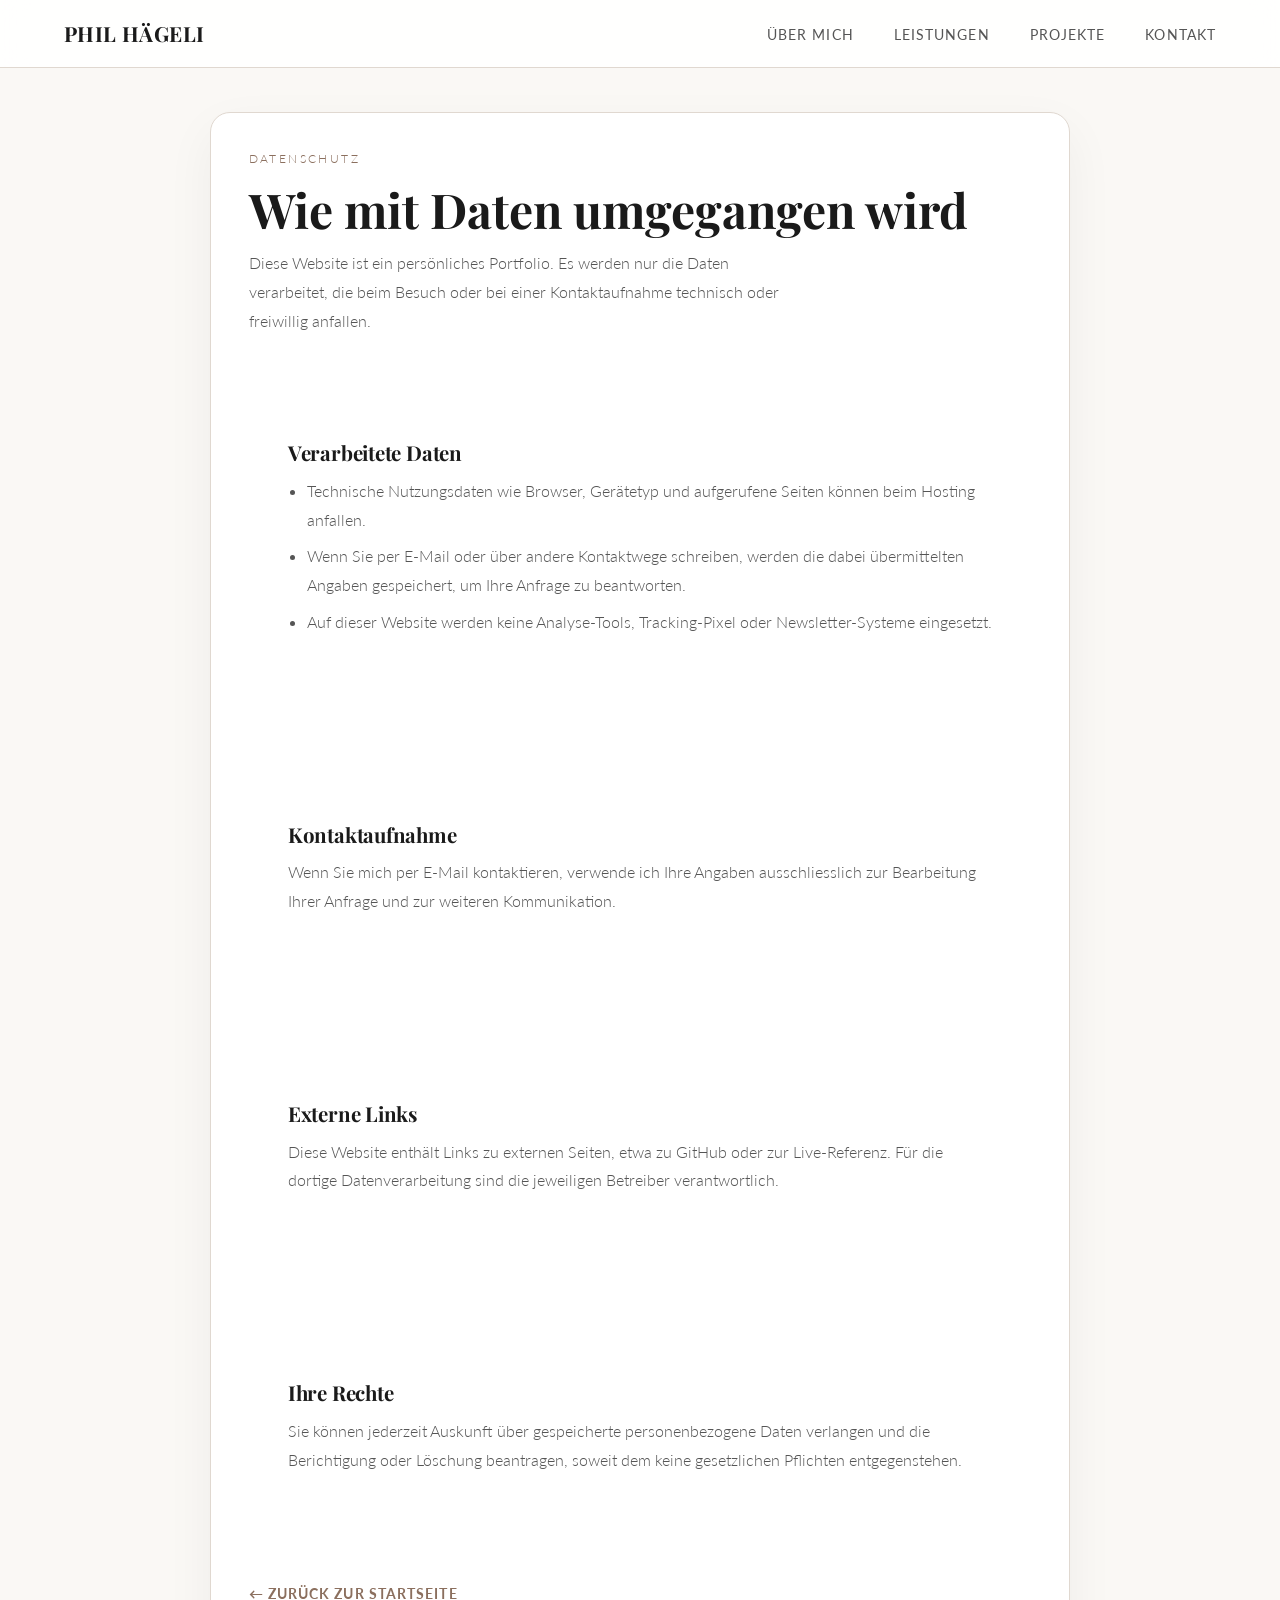
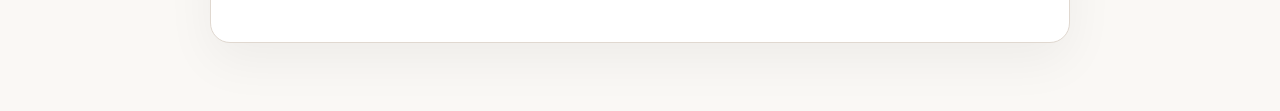
==== datenschutz.html @ ccf613e4 "headshot added" ====
<!DOCTYPE html>
<html lang="de" class="legal-page">
<head>
  <meta charset="UTF-8">
  <meta name="viewport" content="width=device-width, initial-scale=1.0">
  <title>Datenschutz | Phil Hägeli</title>
  <link href="https://fonts.googleapis.com/css2?family=Playfair+Display:wght@400;600;700&family=Lato:wght@300;400;700&display=swap" rel="stylesheet">
  <link rel="icon" href="favicon.svg" type="image/svg+xml">
  <link rel="stylesheet" href="style.css">
</head>
<body class="legal-page" id="top">

<nav>
  <a class="logo logo-link" href="index.html#top">Phil Hägeli</a>
  <ul>
    <li><a href="index.html#about">Über mich</a></li>
    <li><a href="index.html#skills">Leistungen</a></li>
    <li><a href="index.html#projects">Projekte</a></li>
    <li><a href="index.html#contact">Kontakt</a></li>
  </ul>
</nav>

<main class="legal-main">
  <article class="legal-card">
    <header class="legal-header">
      <p class="section-eyebrow">Datenschutz</p>
      <h1 class="legal-title">Wie mit Daten umgegangen wird</h1>
      <p class="legal-intro">Diese Website ist ein persönliches Portfolio. Es werden nur die Daten verarbeitet, die beim Besuch oder bei einer Kontaktaufnahme technisch oder freiwillig anfallen.</p>
    </header>

    <section class="legal-section">
      <h2>Verarbeitete Daten</h2>
      <ul>
        <li>Technische Nutzungsdaten wie Browser, Gerätetyp und aufgerufene Seiten können beim Hosting anfallen.</li>
        <li>Wenn Sie per E-Mail oder über andere Kontaktwege schreiben, werden die dabei übermittelten Angaben gespeichert, um Ihre Anfrage zu beantworten.</li>
        <li>Auf dieser Website werden keine Analyse-Tools, Tracking-Pixel oder Newsletter-Systeme eingesetzt.</li>
      </ul>
    </section>

    <section class="legal-section">
      <h2>Kontaktaufnahme</h2>
      <p>Wenn Sie mich per E-Mail kontaktieren, verwende ich Ihre Angaben ausschliesslich zur Bearbeitung Ihrer Anfrage und zur weiteren Kommunikation.</p>
    </section>

    <section class="legal-section">
      <h2>Externe Links</h2>
      <p>Diese Website enthält Links zu externen Seiten, etwa zu GitHub oder zur Live-Referenz. Für die dortige Datenverarbeitung sind die jeweiligen Betreiber verantwortlich.</p>
    </section>

    <section class="legal-section">
      <h2>Ihre Rechte</h2>
      <p>Sie können jederzeit Auskunft über gespeicherte personenbezogene Daten verlangen und die Berichtigung oder Löschung beantragen, soweit dem keine gesetzlichen Pflichten entgegenstehen.</p>
    </section>

    <a class="legal-back" href="index.html#top">← Zurück zur Startseite</a>
  </article>
</main>

</body>
</html>
---- style.css ----
*, *::before, *::after {
  box-sizing: border-box;
  margin: 0;
  padding: 0;
}

:root {
  --cream: #faf8f5;
  --white: #ffffff;
  --dark: #1a1a1a;
  --mid: #555;
  --light: #888;
  --border: #e0d8d0;
  --accent: #8b6f5e;
  --accent-light: #f0ebe5;
}

html {
  scroll-behavior: smooth;
}

html.js {
  scroll-behavior: smooth;
}

body {
  background: var(--cream);
  color: var(--dark);
  font-family: 'Lato', sans-serif;
  font-weight: 300;
  line-height: 1.7;
}

.scroll-progress {
  position: fixed;
  top: 0;
  left: 0;
  width: 100%;
  height: 3px;
  z-index: 220;
  background: rgba(139, 111, 94, 0.12);
}

.scroll-progress span {
  display: block;
  width: 100%;
  height: 100%;
  transform-origin: left center;
  transform: scaleX(0);
  background: linear-gradient(90deg, var(--accent), #b6937f);
}

.back-to-top {
  position: fixed;
  right: 1.25rem;
  bottom: 1.25rem;
  z-index: 210;
  width: 48px;
  height: 48px;
  border: 1px solid var(--border);
  border-radius: 999px;
  background: rgba(255, 255, 255, 0.9);
  color: var(--dark);
  font-size: 1rem;
  box-shadow: 0 10px 26px rgba(0, 0, 0, 0.12);
  backdrop-filter: blur(12px);
  opacity: 0;
  pointer-events: none;
  transform: translateY(10px);
  transition: opacity 0.25s ease, transform 0.25s ease, border-color 0.25s ease, color 0.25s ease;
}

.back-to-top.is-visible {
  opacity: 1;
  pointer-events: auto;
  transform: translateY(0);
}

.back-to-top:hover {
  border-color: var(--accent);
  color: var(--accent);
}

/* Nav */
nav {
  position: sticky;
  top: 0;
  z-index: 100;
  background: rgba(255, 255, 255, 0.88);
  border-bottom: 1px solid var(--border);
  padding: 1rem 5%;
  display: flex;
  justify-content: space-between;
  align-items: center;
  backdrop-filter: blur(14px);
  transition: box-shadow 0.25s ease, background 0.25s ease;
}

nav.is-scrolled {
  box-shadow: 0 10px 30px rgba(0, 0, 0, 0.05);
}

.logo {
  font-family: 'Playfair Display', serif;
  font-size: 1.3rem;
  font-weight: 700;
  color: var(--dark);
  letter-spacing: 0.02em;
}

.logo-link {
  text-decoration: none;
}

.logo-link:hover {
  color: var(--accent);
}

nav ul {
  list-style: none;
  display: flex;
  gap: 2.5rem;
}

nav a {
  text-decoration: none;
  color: var(--mid);
  font-size: 0.85rem;
  font-weight: 400;
  letter-spacing: 0.08em;
  text-transform: uppercase;
  transition: color 0.2s;
}

nav a:hover {
  color: var(--accent);
}

nav a.is-active {
  color: var(--accent);
}

/* Hero */
.hero {
  background: linear-gradient(180deg, #fff 0%, #faf7f3 100%);
  padding: 5.5rem 5% 5.25rem;
  border-bottom: 1px solid var(--border);
  position: relative;
  overflow: hidden;
}

.hero::before,
.hero::after {
  content: '';
  position: absolute;
  border-radius: 50%;
  pointer-events: none;
}

.hero::before {
  width: 13rem;
  height: 13rem;
  right: -5rem;
  top: -5rem;
  background: rgba(139, 111, 94, 0.06);
  filter: blur(10px);
}

.hero::after {
  width: 15rem;
  height: 15rem;
  left: -6rem;
  bottom: -7rem;
  background: rgba(176, 147, 127, 0.05);
  filter: blur(10px);
}

.hero-inner {
  max-width: 860px;
  margin: 0 auto;
  display: flex;
  justify-content: center;
  position: relative;
  z-index: 1;
}

.hero-copy {
  max-width: 760px;
  text-align: center;
}

.hero-lead {
  max-width: 620px;
  margin: 0 auto;
}

.hero-eyebrow {
  font-size: 0.78rem;
  letter-spacing: 0.2em;
  text-transform: uppercase;
  color: var(--accent);
  margin-bottom: 1.2rem;
}

.hero h1 {
  font-family: 'Playfair Display', serif;
  font-size: clamp(2.8rem, 6vw, 5rem);
  font-weight: 700;
  line-height: 1.15;
  color: var(--dark);
  margin-bottom: 1.5rem;
  letter-spacing: -0.01em;
}

.hero h1 em {
  font-style: italic;
  color: var(--accent);
}

.hero-copy .hero-lead {
  margin: 0 auto 2.2rem;
  color: var(--mid);
  font-size: 1rem;
  line-height: 1.8;
}

.hero-note {
  margin-top: 1rem;
  color: var(--light);
  font-size: 0.8rem;
  letter-spacing: 0.08em;
  text-transform: uppercase;
}

.hero-btns {
  display: flex;
  gap: 1rem;
  justify-content: center;
  flex-wrap: wrap;
}

.btn {
  display: inline-block;
  padding: 0.85rem 2.2rem;
  text-decoration: none;
  font-size: 0.82rem;
  letter-spacing: 0.12em;
  text-transform: uppercase;
  font-weight: 700;
  font-family: 'Lato', sans-serif;
  transition: all 0.25s;
}

.btn-primary {
  background: var(--accent);
  color: var(--white);
  border: 1.5px solid var(--accent);
}

.btn-primary:hover {
  background: #7a6050;
  border-color: #7a6050;
}

.btn-ghost {
  background: transparent;
  color: var(--dark);
  border: 1.5px solid var(--border);
}

.btn-ghost:hover {
  border-color: var(--accent);
  color: var(--accent);
}

/* Divider */
.divider {
  display: flex;
  align-items: center;
  justify-content: center;
  gap: 1rem;
  padding: 2.5rem 5%;
  color: var(--light);
  font-size: 0.75rem;
  letter-spacing: 0.2em;
  text-transform: uppercase;
}

.divider::before,
.divider::after {
  content: '';
  flex: 1;
  max-width: 120px;
  height: 1px;
  background: var(--border);
}

/* Sections */
section {
  padding: 5rem 5%;
}

.section-header {
  text-align: center;
  margin-bottom: 3.5rem;
}

.section-eyebrow {
  font-size: 0.75rem;
  letter-spacing: 0.2em;
  text-transform: uppercase;
  color: var(--accent);
  margin-bottom: 0.8rem;
}

h2 {
  font-family: 'Playfair Display', serif;
  font-size: clamp(1.8rem, 3.5vw, 2.8rem);
  font-weight: 700;
  color: var(--dark);
  line-height: 1.25;
  letter-spacing: -0.01em;
}

.section-header p {
  margin-top: 1rem;
  color: var(--mid);
  max-width: 500px;
  margin-left: auto;
  margin-right: auto;
}

/* About */
.about-bg {
  background: var(--white);
  border-top: 1px solid var(--border);
  border-bottom: 1px solid var(--border);
}

.about-grid {
  display: grid;
  grid-template-columns: 1fr 1fr;
  gap: 5rem;
  align-items: center;
  max-width: 1000px;
  margin: 0 auto;
}

.about-img-wrap {
  background: var(--accent-light);
  border: 1px solid var(--border);
  aspect-ratio: 4/5;
  display: flex;
  align-items: center;
  justify-content: center;
  position: relative;
  overflow: hidden;
}

.about-headshot {
  width: 100%;
  height: 100%;
  object-fit: cover;
  object-position: center top;
  display: block;
}

.about-img-wrap::after {
  content: '';
  position: absolute;
  bottom: 0;
  right: 0;
  width: 60%;
  height: 60%;
  border-right: 3px solid var(--accent);
  border-bottom: 3px solid var(--accent);
}

.about-text h2 {
  text-align: left;
  margin-bottom: 1.2rem;
}

.about-text p {
  color: var(--mid);
  margin-bottom: 1rem;
}

.about-facts {
  margin-top: 1.8rem;
  display: grid;
  grid-template-columns: 1fr 1fr;
  gap: 1rem;
}

.fact {
  border-left: 2px solid var(--accent);
  padding-left: 0.8rem;
}

.fact-val {
  font-family: 'Playfair Display', serif;
  font-size: 1.5rem;
  font-weight: 700;
  color: var(--dark);
  line-height: 1.1;
}

.fact-label {
  font-size: 0.75rem;
  color: var(--light);
  letter-spacing: 0.05em;
}

/* Skills */
.skills-grid {
  display: grid;
  grid-template-columns: repeat(auto-fit, minmax(220px, 1fr));
  gap: 1.25rem;
  max-width: calc(220px * 3 + 1.25rem * 2 + 1rem);
  margin: 0 auto;
  padding: 0.5rem;
}

.skill-box {
  background: var(--white);
  padding: 1.6rem 1.25rem;
  text-align: center;
  transition: background 0.2s, transform 0.12s, box-shadow 0.2s;
  border: 1px solid var(--border);
  border-radius: 8px;
  box-shadow: 0 6px 18px rgba(0, 0, 0, 0.03);
}

.skill-box:hover {
  background: var(--accent-light);
}

.skill-icon-wrap {
  width: 48px;
  height: 48px;
  background: var(--accent-light);
  border: 1px solid var(--border);
  margin: 0 auto 1rem;
  display: flex;
  align-items: center;
  justify-content: center;
  font-size: 1.3rem;
}

.skill-name {
  font-weight: 700;
  font-size: 0.95rem;
  margin-bottom: 0.2rem;
}

.skill-sub {
  font-size: 0.78rem;
  color: var(--light);
  letter-spacing: 0.06em;
  text-transform: uppercase;
}

/* Projects */
.projects-bg {
  background: var(--white);
  border-top: 1px solid var(--border);
  border-bottom: 1px solid var(--border);
}

.projects-grid {
  display: grid;
  grid-template-columns: repeat(auto-fill, minmax(320px, 1fr));
  gap: 2rem;
  max-width: 1000px;
  margin: 0 auto;
}

.project-card {
  border: 1px solid var(--border);
  background: var(--cream);
}

.project-card:hover {
  box-shadow: 0 12px 32px rgba(0, 0, 0, 0.08);
}

.project-thumb {
  height: 160px;
  display: flex;
  align-items: center;
  justify-content: center;
  font-size: 2.5rem;
  border-bottom: 1px solid var(--border);
  background: var(--accent-light);
}

.project-body {
  padding: 1.5rem;
}

.project-title {
  font-family: 'Playfair Display', serif;
  font-size: 1.15rem;
  font-weight: 700;
  margin-bottom: 0.5rem;
  color: var(--dark);
}

.project-desc {
  color: var(--mid);
  font-size: 0.9rem;
  line-height: 1.7;
  margin-bottom: 1rem;
}

.project-tags {
  display: flex;
  flex-wrap: wrap;
  gap: 0.4rem;
  margin-bottom: 1.2rem;
}

.project-tag {
  background: var(--white);
  border: 1px solid var(--border);
  color: var(--mid);
  font-size: 0.72rem;
  padding: 0.2rem 0.6rem;
  letter-spacing: 0.05em;
}

.project-link {
  display: inline-block;
  font-size: 0.8rem;
  letter-spacing: 0.12em;
  text-transform: uppercase;
  font-weight: 700;
  color: var(--accent);
  text-decoration: none;
  border-bottom: 1px solid var(--accent);
  padding-bottom: 1px;
  transition: color 0.2s;
}

.project-link:hover {
  color: #7a6050;
}

/* Contact */
.contact-inner {
  max-width: 640px;
  margin: 0 auto;
  text-align: center;
}

.contact-inner h2 {
  margin-bottom: 1rem;
}

.contact-inner p {
  color: var(--mid);
  margin-bottom: 2.5rem;
}

.contact-list {
  display: flex;
  justify-content: center;
  gap: 1rem;
  flex-wrap: wrap;
}

.contact-item {
  display: inline-flex;
  align-items: center;
  gap: 0.5rem;
  border: 1px solid var(--border);
  background: var(--white);
  color: var(--dark);
  padding: 0.75rem 1.5rem;
  text-decoration: none;
  font-size: 0.88rem;
  font-weight: 400;
  transition: all 0.2s;
}

.contact-item:hover {
  border-color: var(--accent);
  color: var(--accent);
}

.contact-dot {
  width: 6px;
  height: 6px;
  background: var(--accent);
  border-radius: 50%;
  display: inline-block;
}

/* Footer */
footer {
  background: var(--dark);
  color: #888;
  text-align: center;
  padding: 2rem 5%;
  font-size: 0.8rem;
  letter-spacing: 0.05em;
}

footer a {
  color: #aaa;
  text-decoration: none;
}

footer a:hover {
  color: var(--white);
}

/* Legal pages */
.legal-page {
  background: var(--cream);
}

.legal-main {
  padding: 2.75rem 5% 4.25rem;
}

.legal-card {
  max-width: 860px;
  margin: 0 auto;
  background: var(--white);
  border: 1px solid var(--border);
  border-radius: 20px;
  padding: 2.2rem 2.35rem;
  box-shadow: 0 18px 50px rgba(0, 0, 0, 0.05);
}

.legal-header {
  margin-bottom: 1.5rem;
}

.legal-title {
  margin-bottom: 0.75rem;
  font-family: 'Playfair Display', serif;
  font-size: clamp(2rem, 4vw, 3rem);
  line-height: 1.15;
  color: var(--dark);
}

.legal-intro {
  color: var(--mid);
  max-width: 60ch;
  line-height: 1.8;
}

.legal-section {
  margin-top: 1.55rem;
}

.legal-section h2 {
  font-size: 1.28rem;
  margin-bottom: 0.7rem;
}

.legal-section p,
.legal-section li {
  color: var(--mid);
  line-height: 1.8;
}

.legal-section a {
  color: var(--accent);
  text-decoration: none;
}

.legal-section a:hover {
  color: #7a6050;
  text-decoration: underline;
}

.legal-section ul {
  padding-left: 1.2rem;
  display: grid;
  gap: 0.5rem;
}

.legal-back {
  display: inline-flex;
  align-items: center;
  gap: 0.45rem;
  margin-top: 1.8rem;
  color: var(--accent);
  text-decoration: none;
  font-size: 0.85rem;
  letter-spacing: 0.08em;
  text-transform: uppercase;
  font-weight: 700;
}

.legal-back:hover {
  color: #7a6050;
}

/* Animations */
.js .reveal {
  opacity: 0;
  transform: translateY(32px) scale(0.985);
  filter: blur(6px);
  transition:
    opacity 0.85s ease,
    transform 0.85s cubic-bezier(0.2, 0.8, 0.2, 1),
    filter 0.85s ease;
  will-change: opacity, transform, filter;
}

.js .reveal.is-visible {
  opacity: 1;
  transform: translateY(0) scale(1);
  filter: blur(0);
}

.js .reveal[data-reveal-delay] {
  transition-delay: var(--reveal-delay, 0s);
}

@media (prefers-reduced-motion: reduce) {
  html {
    scroll-behavior: auto;
  }

  .js .reveal,
  .js .reveal.is-visible {
    opacity: 1;
    transform: none;
    filter: none;
    transition: none;
  }
}

@media (max-width: 900px) {
  .hero {
    padding-top: 4.75rem;
    padding-bottom: 4.75rem;
  }

  .section-header {
    margin-bottom: 3rem;
  }

  .about-grid {
    gap: 3rem;
  }

  .projects-grid {
    grid-template-columns: repeat(auto-fit, minmax(280px, 1fr));
  }
}

@media (max-width: 700px) {
  .hero {
    padding-top: 4rem;
    padding-bottom: 4rem;
  }

  .hero-copy {
    text-align: center;
  }

  .hero h1 {
    font-size: clamp(2.2rem, 11vw, 3.4rem);
  }

  .hero-copy .hero-lead {
    font-size: 0.95rem;
    margin-bottom: 1.8rem;
  }

  .hero-btns {
    justify-content: center;
    flex-direction: column;
    align-items: stretch;
    gap: 0.8rem;
  }

  .btn {
    width: 100%;
    max-width: 320px;
    margin: 0 auto;
  }

  .hero-note {
    font-size: 0.72rem;
  }

  section {
    padding: 4rem 5%;
  }

  .divider {
    gap: 0.75rem;
    padding: 2rem 5%;
    font-size: 0.68rem;
  }

  .about-grid {
    grid-template-columns: clamp(84px, 24vw, 108px) minmax(0, 1fr);
    gap: 1rem;
    align-items: start;
  }

  .about-img-wrap {
    width: 100%;
    max-width: none;
    margin: 0;
    aspect-ratio: 1 / 1;
    border-radius: 50%;
  }

  .about-img-wrap::after {
    display: none;
  }

  .about-text h2 {
    text-align: left;
    margin-bottom: 0.9rem;
  }

  .about-text p {
    margin-bottom: 0.85rem;
  }

  .about-facts {
    grid-template-columns: repeat(2, minmax(0, 1fr));
    gap: 0.8rem;
  }

  .skills-grid {
    grid-template-columns: 1fr;
    max-width: 420px;
  }

  .projects-grid {
    grid-template-columns: 1fr;
  }

  .contact-list {
    flex-direction: column;
    align-items: stretch;
  }

  .contact-item {
    width: 100%;
    justify-content: center;
  }

  .legal-main {
    padding: 1.5rem 5% 3rem;
  }

  .legal-card {
    padding: 1.6rem 1.2rem;
    border-radius: 16px;
  }

  .legal-header {
    margin-bottom: 1.2rem;
  }

  .legal-title {
    font-size: clamp(1.8rem, 8vw, 2.3rem);
  }

  .legal-intro {
    font-size: 0.95rem;
  }

  .legal-section {
    margin-top: 1.25rem;
  }

  .legal-section h2 {
    font-size: 1.15rem;
  }

  .legal-section ul {
    padding-left: 1rem;
  }

  .legal-back {
    margin-top: 1.4rem;
    font-size: 0.78rem;
  }

  footer {
    padding: 1.5rem 5%;
    font-size: 0.72rem;
  }

  nav ul {
    display: none;
  }

  .logo {
    font-size: 1.15rem;
  }

  .back-to-top {
    right: 1rem;
    bottom: 1rem;
  }
}

@media (max-width: 480px) {
  .hero h1 {
    font-size: clamp(2rem, 10vw, 2.8rem);
  }

  .hero-copy .hero-lead {
    font-size: 0.92rem;
  }

  .about-grid {
    grid-template-columns: clamp(72px, 22vw, 92px) minmax(0, 1fr);
    gap: 0.8rem;
  }

  .about-text h2 {
    font-size: clamp(1.55rem, 7vw, 2rem);
  }

  .about-text p {
    font-size: 0.92rem;
    line-height: 1.65;
  }

  .about-facts {
    gap: 0.55rem;
  }

  .fact {
    padding-left: 0.65rem;
  }

  .fact-val {
    font-size: 1.2rem;
  }

  .fact-label {
    font-size: 0.68rem;
  }

  .legal-main {
    padding: 1.1rem 4.5% 2.4rem;
  }

  .legal-card {
    padding: 1.35rem 1rem;
  }

  .legal-title {
    font-size: clamp(1.6rem, 9vw, 2rem);
  }

  .legal-section h2 {
    font-size: 1.05rem;
  }

  .legal-section p,
  .legal-section li {
    font-size: 0.92rem;
  }
}
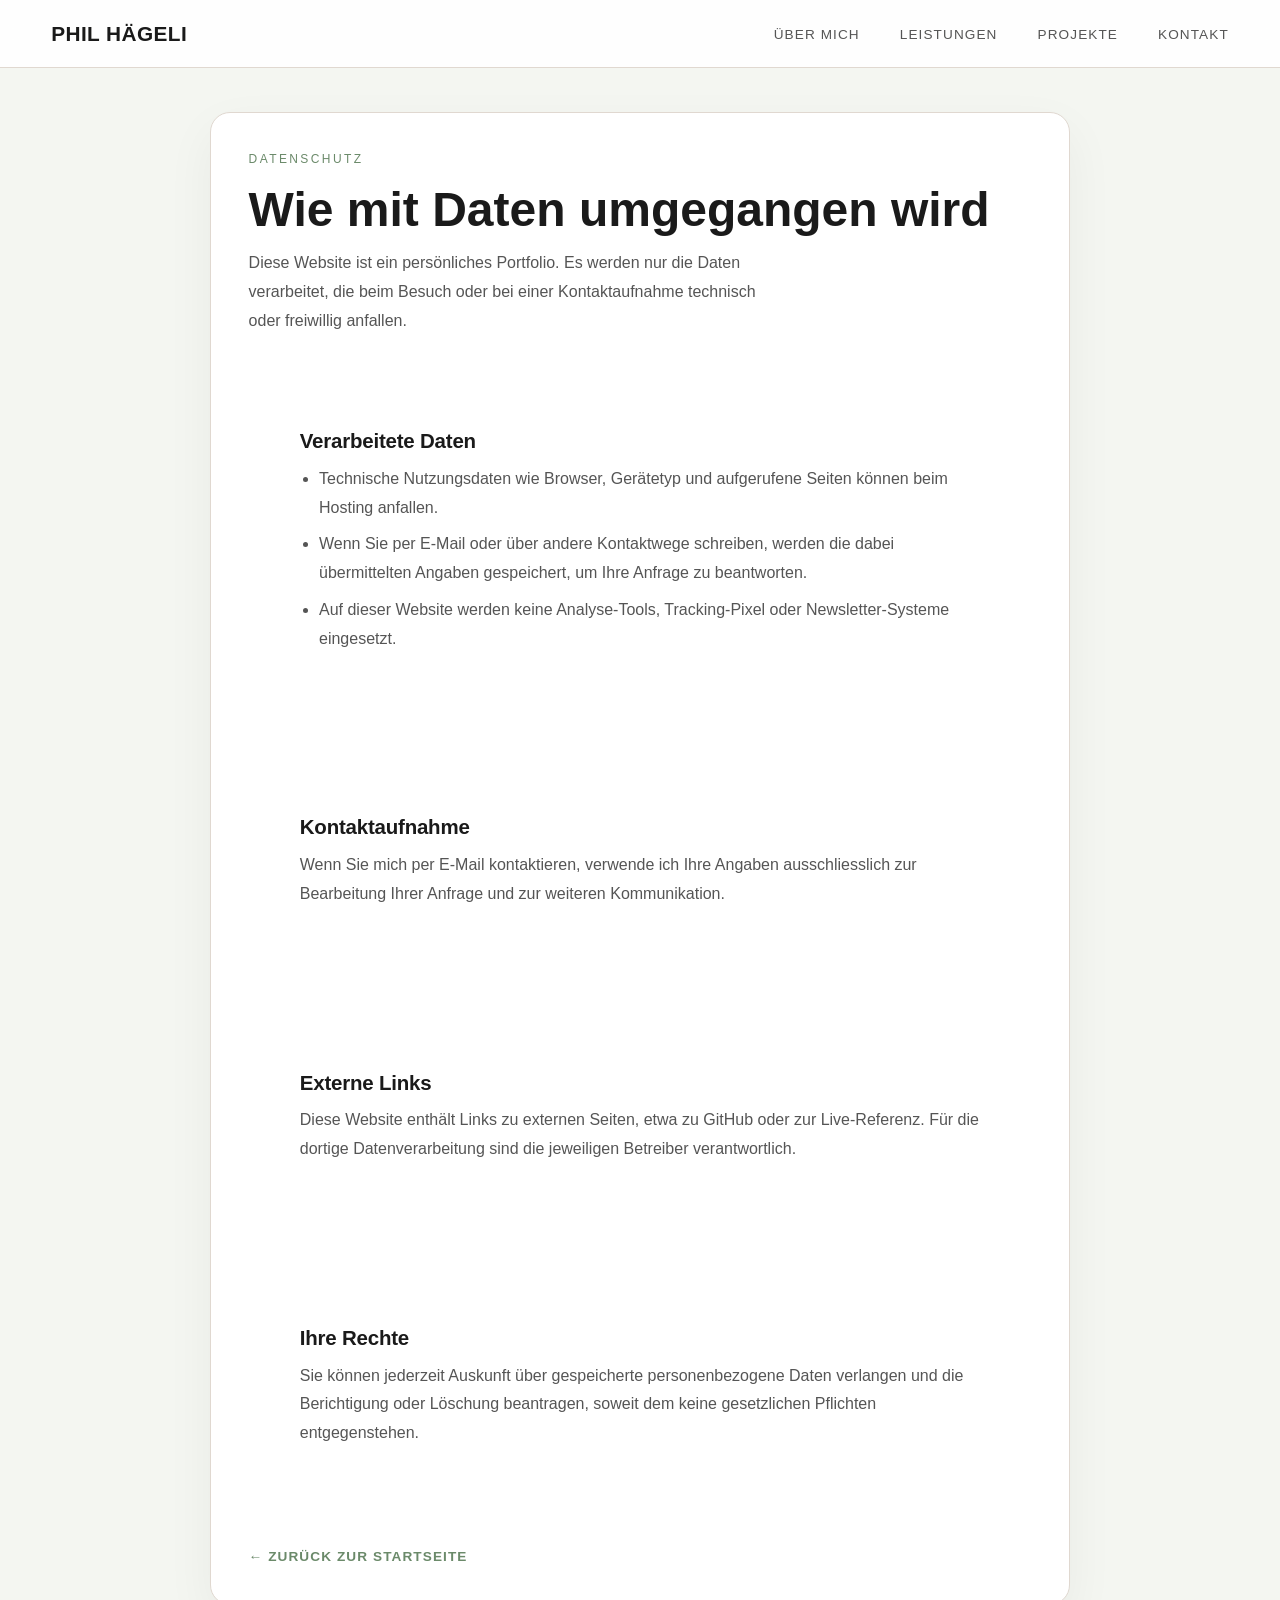
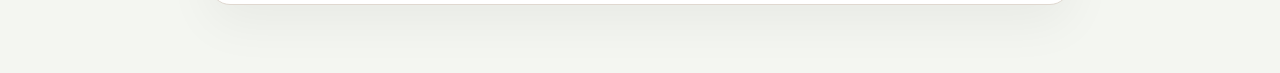
==== commit 61e9118c: "restructure Co-authored-by: Copilot <copilot@github.com>" ====
--- a/datenschutz.html
+++ b/datenschutz.html
@@ -4,9 +4,11 @@
   <meta charset="UTF-8">
   <meta name="viewport" content="width=device-width, initial-scale=1.0">
   <title>Datenschutz | Phil Hägeli</title>
+  <meta name="description" content="Datenschutzhinweise zur Portfolio-Website von Phil Hägeli, Webentwickler aus Luzern.">
+  <meta name="robots" content="index,follow">
   <link href="https://fonts.googleapis.com/css2?family=Playfair+Display:wght@400;600;700&family=Lato:wght@300;400;700&display=swap" rel="stylesheet">
-  <link rel="icon" href="favicon.svg" type="image/svg+xml">
-  <link rel="stylesheet" href="style.css">
+  <link rel="icon" href="assets/icons/favicon.svg" type="image/svg+xml">
+  <link rel="stylesheet" href="src/css/style.css">
 </head>
 <body class="legal-page" id="top">
 
--- a/src/css/style.css
+++ b/src/css/style.css
@@ -0,0 +1,1779 @@
+*, *::before, *::after {
+  box-sizing: border-box;
+  margin: 0;
+  padding: 0;
+}
+
+:root {
+  --cream: #f4f6f1;
+  --white: #ffffff;
+  --dark: #1a1a1a;
+  --mid: #555;
+  --light: #888;
+  --border: #e0d8d0;
+  --accent: #6b8a6a;
+  --accent-rgb: 107, 138, 106;
+  --accent-light: #e9f3ea;
+  --progress: #6b8a6a;
+  --progress-light: #cfe2cf;
+  --content-max: 1120px;
+  --page-gutter: clamp(1rem, 4vw, 3.25rem);
+}
+
+html {
+  scroll-behavior: smooth;
+  overflow-x: hidden;
+  overflow-x: clip;
+  max-width: 100%;
+  overscroll-behavior-x: none;
+}
+
+html.js {
+  scroll-behavior: smooth;
+  overflow-x: hidden;
+  overflow-x: clip;
+  max-width: 100%;
+  overscroll-behavior-x: none;
+}
+
+body {
+  width: 100%;
+  max-width: 100%;
+  margin: 0;
+  position: relative;
+  overflow-x: hidden;
+  overflow-x: clip;
+  background: var(--cream);
+  color: var(--dark);
+  font-family: 'Manrope', sans-serif;
+  font-weight: 300;
+  line-height: 1.7;
+  overflow-anchor: none;
+  overscroll-behavior-x: none;
+  touch-action: pan-y;
+}
+
+/* Prevent wide images and hero pseudo-elements from causing horizontal scroll */
+img {
+  max-width: 100%;
+  height: auto;
+  display: block;
+}
+
+svg,
+video,
+canvas {
+  max-width: 100%;
+}
+
+.hero {
+  overflow: hidden;
+}
+
+.scroll-progress {
+  position: fixed;
+  top: 0;
+  left: 0;
+  width: 100%;
+  height: 3px;
+  z-index: 220;
+  background: rgba(var(--accent-rgb), 0.12);
+}
+
+.scroll-progress span {
+  display: block;
+  width: 100%;
+  height: 100%;
+  transform-origin: left center;
+  transform: scaleX(0);
+  background: linear-gradient(90deg, var(--progress), var(--progress-light));
+}
+
+.back-to-top {
+  position: fixed;
+  right: 1.25rem;
+  bottom: 1.25rem;
+  z-index: 210;
+  width: 48px;
+  height: 48px;
+  border: 1px solid var(--border);
+  border-radius: 999px;
+  background: rgba(255, 255, 255, 0.9);
+  color: var(--dark);
+  font-size: 1rem;
+  box-shadow: 0 10px 26px rgba(0, 0, 0, 0.12);
+  backdrop-filter: blur(12px);
+  opacity: 0;
+  pointer-events: none;
+  transform: translateY(10px);
+  transition: opacity 0.25s ease, transform 0.25s ease, border-color 0.25s ease, color 0.25s ease;
+}
+
+.back-to-top.is-visible {
+  opacity: 1;
+  pointer-events: auto;
+  transform: translateY(0);
+}
+
+.back-to-top:hover {
+  border-color: var(--accent);
+  color: var(--accent);
+}
+
+/* Nav */
+nav {
+  position: sticky;
+  top: 0;
+  z-index: 100;
+  background: rgba(255, 255, 255, 0.88);
+  border-bottom: 1px solid var(--border);
+  padding: 1rem var(--page-gutter);
+  display: flex;
+  justify-content: space-between;
+  align-items: center;
+  backdrop-filter: blur(14px);
+  transition: box-shadow 0.25s ease, background 0.25s ease;
+  width: 100%;
+}
+
+nav.is-scrolled {
+  box-shadow: 0 10px 30px rgba(0, 0, 0, 0.05);
+}
+
+.logo {
+  font-family: 'Manrope', sans-serif;
+  font-size: 1.3rem;
+  font-weight: 700;
+  color: var(--dark);
+  letter-spacing: 0.02em;
+}
+
+.logo-link {
+  text-decoration: none;
+}
+
+.logo-link:hover {
+  color: var(--accent);
+}
+
+nav ul {
+  list-style: none;
+  display: flex;
+  gap: 2.5rem;
+}
+
+nav a {
+  text-decoration: none;
+  color: var(--mid);
+  font-size: 0.85rem;
+  font-weight: 400;
+  letter-spacing: 0.08em;
+  text-transform: uppercase;
+  transition: color 0.2s;
+}
+
+nav a:hover {
+  color: var(--accent);
+}
+
+nav a.is-active {
+  color: var(--accent);
+}
+
+/* Hamburger menu button */
+.nav-toggle {
+  display: none;
+  flex-direction: column;
+  justify-content: center;
+  align-items: center;
+  gap: 0.4rem;
+  background: none;
+  border: none;
+  cursor: pointer;
+  padding: 0.5rem;
+  z-index: 101;
+}
+
+.nav-toggle span {
+  display: block;
+  width: 24px;
+  height: 2px;
+  background: var(--dark);
+  border-radius: 1px;
+  transition: all 0.3s ease;
+}
+
+.nav-toggle[aria-expanded="true"] span:nth-child(1) {
+  transform: translateY(8px) rotate(45deg);
+}
+
+.nav-toggle[aria-expanded="true"] span:nth-child(2) {
+  opacity: 0;
+}
+
+.nav-toggle[aria-expanded="true"] span:nth-child(3) {
+  transform: translateY(-8px) rotate(-45deg);
+}
+
+.nav-menu {
+  display: flex;
+  gap: 2.5rem;
+}
+
+/* Hero */
+.hero {
+  background: linear-gradient(180deg, #fff 0%, #faf7f3 100%);
+  padding: clamp(3rem, 7vh, 5.5rem) 0 clamp(3.5rem, 7vh, 5.25rem);
+  border-bottom: 1px solid var(--border);
+  position: relative;
+  overflow: hidden;
+  contain: layout;
+  display: flex;
+  align-items: center;
+}
+
+.hero::before,
+.hero::after {
+  content: '';
+  position: absolute;
+  border-radius: 50%;
+  pointer-events: none;
+}
+
+.hero::before {
+  width: 13rem;
+  height: 13rem;
+  right: -5rem;
+  top: -5rem;
+  background: rgba(var(--accent-rgb), 0.06);
+  filter: blur(10px);
+}
+
+.hero::after {
+  width: 15rem;
+  height: 15rem;
+  left: -6rem;
+  bottom: -7rem;
+  background: rgba(var(--accent-rgb), 0.05);
+  filter: blur(10px);
+}
+
+.hero-inner {
+  inline-size: min(860px, calc(100% - (var(--page-gutter) * 2)));
+  margin: 0 auto;
+  display: flex;
+  justify-content: center;
+  position: relative;
+  z-index: 1;
+  min-width: 0;
+  width: 100%;
+}
+
+.hero-copy {
+  max-width: 760px;
+  text-align: center;
+  min-width: 0;
+  width: 100%;
+}
+
+.hero-lead {
+  max-width: 620px;
+  margin: 0 auto;
+}
+
+.hero-eyebrow {
+  font-size: 0.78rem;
+  letter-spacing: 0.2em;
+  text-transform: uppercase;
+  color: var(--accent);
+  margin-bottom: 1.2rem;
+}
+
+.hero h1 {
+  font-family: 'Manrope', sans-serif;
+  font-size: clamp(2.8rem, 6vw, 5rem);
+  font-weight: 700;
+  line-height: 1.15;
+  color: var(--dark);
+  margin-bottom: 1.5rem;
+  letter-spacing: -0.01em;
+  display: flex;
+  flex-direction: column;
+  align-items: center;
+  max-width: 100%;
+  min-width: 0;
+  overflow-wrap: anywhere;
+  text-wrap: balance;
+}
+
+.hero h1 em {
+  display: flex;
+  justify-content: center;
+  width: 100%;
+  font-style: italic;
+  color: var(--accent);
+  overflow-anchor: none;
+}
+
+.hero-typing-line {
+  display: inline-flex;
+  justify-content: center;
+  align-items: center;
+  position: relative;
+  min-height: 1.2em;
+  white-space: nowrap;
+  overflow-anchor: none;
+  max-width: 100%;
+  min-width: 0;
+}
+
+.hero-typing-suffix {
+  display: block;
+  margin-top: 0.12em;
+  font-style: italic;
+  white-space: nowrap;
+  line-height: 1;
+}
+
+.hero-typing-word {
+  position: absolute;
+  left: 50%;
+  transform: translateX(-50%);
+  display: inline-block;
+  font-style: normal;
+  font-size: 0.95em;
+  font-weight: 800;
+  letter-spacing: -0.015em;
+  white-space: nowrap;
+  line-height: 1;
+}
+
+.contact-item-sub,
+.legal-section p,
+.legal-section li,
+.legal-section a,
+footer p {
+  overflow-wrap: anywhere;
+  word-break: break-word;
+}
+
+.hero-typing-spacer {
+  visibility: hidden;
+  pointer-events: none;
+  white-space: nowrap;
+  font: inherit;
+  letter-spacing: inherit;
+  line-height: 1;
+}
+
+.hero-typing-cursor {
+  position: absolute;
+  top: 50%;
+  width: 0.09em;
+  height: 0.95em;
+  background: currentColor;
+  animation: typingBlink 0.9s steps(1) infinite;
+  transform: translateY(-50%);
+  left: 50%;
+  margin-left: var(--cursor-offset, 0);
+}
+
+.hero-typing-cursor.is-hidden {
+  opacity: 0;
+}
+
+@keyframes typingBlink {
+  0%, 49% {
+    opacity: 1;
+  }
+  50%, 100% {
+    opacity: 0;
+  }
+}
+
+.hero-copy .hero-lead {
+  margin: 0 auto 2.2rem;
+  color: var(--mid);
+  font-size: 1rem;
+  line-height: 1.8;
+}
+
+.hero-note {
+  margin-top: 1rem;
+  color: var(--light);
+  font-size: 0.8rem;
+  letter-spacing: 0.08em;
+  text-transform: uppercase;
+}
+
+.hero-scroll-hint {
+  position: absolute;
+  left: 50%;
+  bottom: 1.1rem;
+  transform: translateX(-50%);
+  display: flex;
+  flex-direction: column;
+  align-items: center;
+  gap: 0.15rem;
+  width: 1.1rem;
+  height: 1.8rem;
+  color: var(--light);
+  text-decoration: none;
+  opacity: 0.85;
+  z-index: 2;
+}
+
+.hero-scroll-hint span {
+  display: block;
+  width: 0.45rem;
+  height: 0.45rem;
+  border-right: 1.5px solid currentColor;
+  border-bottom: 1.5px solid currentColor;
+  transform: rotate(45deg);
+  animation: scrollHint 1.4s ease-in-out infinite;
+}
+
+.hero-scroll-hint span:last-child {
+  animation-delay: 0.14s;
+}
+
+.hero-scroll-hint:hover {
+  color: var(--accent);
+}
+
+.section-divider {
+  width: min(88px, calc(100% - (var(--page-gutter) * 2)));
+  height: 2px;
+  margin: 0 auto;
+  background: linear-gradient(90deg, transparent, var(--border), transparent);
+  border-radius: 999px;
+}
+
+.hero-btns {
+  display: flex;
+  gap: 1rem;
+  justify-content: center;
+  flex-wrap: wrap;
+  margin-bottom: 1rem;
+}
+
+.btn {
+  display: inline-block;
+  padding: 0.85rem 2.2rem;
+  text-decoration: none;
+  font-size: 0.84rem;
+  letter-spacing: 0.1em;
+  text-transform: uppercase;
+  font-weight: 700;
+  font-family: 'Manrope', sans-serif;
+  border-radius: 999px;
+  transition: transform 0.2s ease, box-shadow 0.2s ease, border-color 0.2s ease, background 0.2s ease, color 0.2s ease;
+}
+
+.btn-primary {
+  background: var(--accent);
+  color: var(--white);
+  border: 1.5px solid var(--accent);
+  box-shadow: 0 12px 24px rgba(var(--accent-rgb), 0.18);
+}
+
+.btn-primary:hover {
+  background: #59755a;
+  border-color: #59755a;
+  transform: translateY(-2px);
+  box-shadow: 0 16px 28px rgba(var(--accent-rgb), 0.24);
+}
+
+.btn-ghost {
+  background: rgba(255, 255, 255, 0.78);
+  color: var(--dark);
+  border: 1.5px solid rgba(17, 24, 39, 0.12);
+  box-shadow: 0 10px 22px rgba(17, 24, 39, 0.06);
+}
+
+.btn-ghost:hover {
+  border-color: var(--accent);
+  color: var(--accent);
+  transform: translateY(-2px);
+  box-shadow: 0 14px 26px rgba(17, 24, 39, 0.1);
+}
+
+.hero-btn-primary::after,
+.hero-btn-secondary::after {
+  content: '';
+  display: inline-block;
+  width: 0.45rem;
+  height: 0.45rem;
+  margin-left: 0.55rem;
+  border-right: 1.5px solid currentColor;
+  border-bottom: 1.5px solid currentColor;
+  transform: rotate(-45deg) translateY(-1px);
+}
+
+.hero-cta-note {
+  margin-top: 0.25rem;
+  color: var(--light);
+  font-size: 0.82rem;
+  letter-spacing: 0.04em;
+}
+
+/* Sections */
+section {
+  padding: 4.25rem 0;
+  overflow-x: hidden;
+}
+
+section > * {
+  inline-size: min(var(--content-max), calc(100% - (var(--page-gutter) * 2)));
+  margin-inline: auto;
+}
+
+.section-header {
+  text-align: center;
+  margin-bottom: 3rem;
+}
+
+.section-eyebrow {
+  font-size: 0.75rem;
+  letter-spacing: 0.2em;
+  text-transform: uppercase;
+  color: var(--accent);
+  margin-bottom: 0.8rem;
+}
+
+h2 {
+  font-family: 'Manrope', sans-serif;
+  font-size: clamp(1.8rem, 3.5vw, 2.8rem);
+  font-weight: 700;
+  color: var(--dark);
+  line-height: 1.25;
+  letter-spacing: -0.01em;
+}
+
+.section-header p {
+  margin-top: 1rem;
+  color: var(--mid);
+  max-width: 500px;
+  margin-left: auto;
+  margin-right: auto;
+}
+
+/* About */
+.about-bg {
+  background: var(--white);
+  border-top: 1px solid var(--border);
+  border-bottom: 1px solid var(--border);
+}
+
+.about-grid {
+  display: grid;
+  grid-template-columns: 1fr 1fr;
+  gap: 5rem;
+  align-items: center;
+  max-width: 1000px;
+  margin: 0 auto;
+}
+
+.about-grid > *,
+.skills-grid > *,
+.projects-grid > * {
+  min-width: 0;
+}
+
+.about-img-wrap {
+  background: var(--accent-light);
+  border: 1px solid var(--border);
+  aspect-ratio: 4/5;
+  display: flex;
+  align-items: center;
+  justify-content: center;
+  position: relative;
+  overflow: hidden;
+}
+
+.about-headshot {
+  width: 100%;
+  height: 100%;
+  object-fit: cover;
+  object-position: center top;
+  display: block;
+}
+
+.about-img-wrap::after {
+  content: '';
+  position: absolute;
+  bottom: 0;
+  right: 0;
+  width: 60%;
+  height: 60%;
+  border-right: 3px solid var(--accent);
+  border-bottom: 3px solid var(--accent);
+}
+
+.about-text h2 {
+  text-align: left;
+  margin-bottom: 1.2rem;
+}
+
+.about-text p {
+  color: var(--mid);
+  margin-bottom: 1rem;
+}
+
+.about-facts {
+  margin-top: 1.8rem;
+  display: grid;
+  grid-template-columns: 1fr 1fr;
+  gap: 1rem;
+}
+
+.fact {
+  border-left: 2px solid var(--accent);
+  padding-left: 0.8rem;
+}
+
+.fact-val {
+  font-family: 'Manrope', sans-serif;
+  font-size: 1.5rem;
+  font-weight: 700;
+  color: var(--dark);
+  line-height: 1.1;
+}
+
+.fact-label {
+  font-size: 0.75rem;
+  color: var(--light);
+  letter-spacing: 0.05em;
+  overflow-wrap: anywhere;
+  hyphens: auto;
+}
+
+/* Skills */
+.skills-grid {
+  display: grid;
+  grid-template-columns: repeat(3, minmax(0, 1fr));
+  gap: 1.1rem;
+  max-width: 1040px;
+  margin: 0 auto;
+  padding: 0;
+}
+
+.skill-card {
+  background: var(--white);
+  padding: 1.35rem 1.25rem 1.25rem;
+  text-align: left;
+  transition: transform 0.18s ease, box-shadow 0.2s ease, border-color 0.2s ease;
+  border: 1px solid var(--border);
+  border-radius: 14px;
+  box-shadow: 0 10px 28px rgba(17, 24, 39, 0.05);
+}
+
+.skill-card:hover {
+  transform: translateY(-3px);
+  border-color: rgba(17, 24, 39, 0.16);
+  box-shadow: 0 14px 34px rgba(17, 24, 39, 0.08);
+}
+
+.skill-card-head {
+  display: flex;
+  align-items: center;
+  justify-content: space-between;
+  margin-bottom: 1rem;
+}
+
+.skill-index {
+  font-size: 0.72rem;
+  font-weight: 700;
+  letter-spacing: 0.16em;
+  text-transform: uppercase;
+  color: #6b7280;
+}
+
+.skill-icon-wrap {
+  width: 44px;
+  height: 44px;
+  background: #f8fafc;
+  border: 1px solid #d7dee7;
+  display: flex;
+  align-items: center;
+  justify-content: center;
+  border-radius: 12px;
+  font-size: 1.15rem;
+  color: var(--dark);
+}
+
+.skill-name {
+  font-family: 'Manrope', sans-serif;
+  font-weight: 700;
+  font-size: 1.15rem;
+  margin-bottom: 0.45rem;
+  color: var(--dark);
+}
+
+.skill-sub {
+  font-size: 0.92rem;
+  color: var(--mid);
+  line-height: 1.65;
+}
+
+/* Projects */
+.projects-bg {
+  background: var(--white);
+  border-top: 1px solid var(--border);
+  border-bottom: 1px solid var(--border);
+}
+
+.projects-grid {
+  display: grid;
+  grid-template-columns: repeat(2, minmax(0, 1fr));
+  gap: 1.5rem;
+  max-width: 1040px;
+  margin: 0 auto;
+}
+
+.project-card {
+  border: 1px solid var(--border);
+  background: linear-gradient(180deg, #ffffff 0%, #fafafa 100%);
+  border-radius: 18px;
+  overflow: hidden;
+  box-shadow: 0 12px 32px rgba(17, 24, 39, 0.06);
+  transition: transform 0.2s ease, box-shadow 0.2s ease, border-color 0.2s ease;
+  display: flex;
+  flex-direction: column;
+}
+
+.project-card:hover {
+  transform: translateY(-4px);
+  border-color: rgba(17, 24, 39, 0.14);
+  box-shadow: 0 18px 42px rgba(17, 24, 39, 0.1);
+}
+
+.project-thumb {
+  height: 180px;
+  display: flex;
+  align-items: center;
+  justify-content: center;
+  font-size: 2.5rem;
+  border-bottom: 1px solid var(--border);
+  background: linear-gradient(135deg, #f8fafc 0%, #eef2f7 100%);
+}
+
+.project-thumb-image {
+  padding: 0;
+  overflow: hidden;
+}
+
+.project-image {
+  width: 100%;
+  height: 100%;
+  object-fit: cover;
+  object-position: center top;
+  display: block;
+}
+
+.project-body {
+  padding: 1.5rem;
+  display: flex;
+  flex-direction: column;
+  flex: 1;
+}
+
+.project-meta-row {
+  display: flex;
+  align-items: center;
+  justify-content: space-between;
+  gap: 1rem;
+  margin-bottom: 0.9rem;
+  flex-wrap: wrap;
+}
+
+.project-badge {
+  font-size: 0.7rem;
+  font-weight: 700;
+  letter-spacing: 0.14em;
+  text-transform: uppercase;
+  color: #4b5563;
+  background: #f1f5f9;
+  border: 1px solid #dbe3ee;
+  border-radius: 999px;
+  padding: 0.35rem 0.75rem;
+}
+
+.project-meta {
+  font-size: 0.78rem;
+  color: var(--light);
+  letter-spacing: 0.04em;
+  text-transform: uppercase;
+}
+
+.project-title {
+  font-family: 'Manrope', sans-serif;
+  font-size: 1.15rem;
+  font-weight: 700;
+  margin-bottom: 0.5rem;
+  color: var(--dark);
+}
+
+.project-desc {
+  color: var(--mid);
+  font-size: 0.9rem;
+  line-height: 1.7;
+  margin-bottom: 1rem;
+}
+
+.project-highlights {
+  display: flex;
+  flex-wrap: wrap;
+  gap: 0.4rem;
+  margin-bottom: 1.2rem;
+}
+
+.project-tag {
+  background: var(--white);
+  border: 1px solid var(--border);
+  color: var(--mid);
+  font-size: 0.72rem;
+  padding: 0.2rem 0.6rem;
+  letter-spacing: 0.05em;
+}
+
+.project-link {
+  display: inline-block;
+  font-size: 0.8rem;
+  letter-spacing: 0.12em;
+  text-transform: uppercase;
+  font-weight: 700;
+  color: var(--accent);
+  text-decoration: none;
+  border-bottom: 1px solid var(--accent);
+  padding-bottom: 1px;
+  transition: color 0.2s;
+  margin-top: auto;
+}
+
+.project-link:hover {
+  color: #59755a;
+}
+
+/* Pricing */
+.pricing-bg {
+  background: var(--white);
+  border-top: 1px solid var(--border);
+  border-bottom: 1px solid var(--border);
+}
+
+.pricing-highlight {
+  padding: 0 0 1.75rem;
+  margin: 0 auto 2.5rem;
+  max-width: 640px;
+  text-align: center;
+  font-size: 0.95rem;
+  color: var(--dark);
+  display: flex;
+  flex-direction: column;
+  align-items: center;
+  justify-content: center;
+  gap: 0.25rem;
+}
+
+.pricing-highlight-kicker {
+  font-size: 0.68rem;
+  font-weight: 700;
+  letter-spacing: 0.14em;
+  text-transform: uppercase;
+  color: #6b7280;
+}
+
+.pricing-highlight-title {
+  font-family: 'Manrope', sans-serif;
+  font-size: 0.95rem;
+  font-weight: 700;
+  letter-spacing: 0.02em;
+  color: #111827;
+}
+
+.pricing-highlight-free {
+  color: #16a34a;
+  text-transform: uppercase;
+  letter-spacing: 0.08em;
+}
+
+.pricing-highlight-text {
+  color: #4b5563;
+  font-size: 0.91rem;
+  line-height: 1.5;
+}
+
+.pricing-grid {
+  display: grid;
+  grid-template-columns: repeat(2, 1fr);
+  gap: 2rem;
+  max-width: 920px;
+  margin: 0 auto;
+}
+
+.pricing-card {
+  background: var(--white);
+  border: 1px solid var(--border);
+  border-radius: 8px;
+  padding: 2.5rem;
+  display: flex;
+  flex-direction: column;
+  gap: 1rem;
+  transition: border-color 0.25s ease, box-shadow 0.25s ease;
+  position: relative;
+}
+
+.pricing-card:hover {
+  border-color: var(--accent);
+  box-shadow: 0 10px 30px rgba(0, 0, 0, 0.08);
+}
+
+.pricing-card-featured {
+  border-color: var(--accent);
+  box-shadow: 0 15px 40px rgba(var(--accent-rgb), 0.15);
+}
+
+.pricing-card-featured:hover {
+  box-shadow: 0 20px 50px rgba(var(--accent-rgb), 0.2);
+}
+
+.pricing-badge {
+  position: absolute;
+  top: 1rem;
+  right: 1rem;
+  font-size: 0.72rem;
+  font-weight: 700;
+  letter-spacing: 0.1em;
+  text-transform: uppercase;
+  color: var(--accent);
+  background: rgba(var(--accent-rgb), 0.08);
+  border: 1px solid rgba(var(--accent-rgb), 0.2);
+  padding: 0.4rem 0.85rem;
+  border-radius: 20px;
+  box-shadow: none;
+}
+
+.pricing-title {
+  font-family: 'Manrope', sans-serif;
+  font-size: 1.5rem;
+  font-weight: 600;
+  color: var(--dark);
+}
+
+.pricing-price {
+  font-size: 2.5rem;
+  font-weight: 700;
+  color: var(--accent);
+  line-height: 1;
+}
+
+.pricing-period {
+  font-size: 1rem;
+  font-weight: 400;
+  color: var(--mid);
+  display: block;
+  margin-top: 0.25rem;
+}
+
+.pricing-description {
+  font-size: 0.95rem;
+  color: var(--light);
+  margin-top: 0.5rem;
+  line-height: 1.6;
+}
+
+.pricing-features {
+  display: flex;
+  flex-direction: column;
+  gap: 0.75rem;
+  margin: 1.5rem 0;
+  flex-grow: 1;
+}
+
+.pricing-feature {
+  display: flex;
+  align-items: center;
+  gap: 0.75rem;
+  font-size: 0.95rem;
+  color: var(--mid);
+  line-height: 1.5;
+}
+
+.pricing-feature-highlight {
+  background: rgba(var(--accent-rgb), 0.05);
+  padding: 0.45rem 0.7rem;
+  border-radius: 6px;
+  font-weight: 500;
+  color: var(--dark);
+}
+
+.pricing-feature-highlight strong {
+  font-weight: 700;
+}
+
+.check {
+  color: var(--accent);
+  font-weight: 700;
+  flex-shrink: 0;
+}
+
+.pricing-btn {
+  margin-top: auto;
+}
+
+.pricing-disclaimer {
+  text-align: center;
+  margin-top: 2.5rem;
+  max-width: 760px;
+  margin-left: auto;
+  margin-right: auto;
+  font-size: 0.9rem;
+  color: var(--light);
+  letter-spacing: 0.02em;
+  line-height: 1.7;
+}
+
+/* Contact */
+.contact-inner {
+  max-width: 640px;
+  margin: 0 auto;
+  text-align: center;
+}
+
+.contact-inner h2 {
+  margin-bottom: 1rem;
+}
+
+.contact-inner p {
+  color: var(--mid);
+  margin-bottom: 2.5rem;
+}
+
+.contact-form {
+  max-width: 700px;
+  margin: 0 auto 1.4rem;
+  display: grid;
+  grid-template-columns: repeat(2, minmax(0, 1fr));
+  gap: 0.9rem 1rem;
+}
+
+.form-group {
+  display: flex;
+  flex-direction: column;
+  gap: 0.35rem;
+}
+
+.form-group-full {
+  grid-column: 1 / -1;
+}
+
+.form-group label {
+  font-size: 0.9rem;
+  font-weight: 600;
+  color: var(--dark);
+  letter-spacing: 0.05em;
+}
+
+.form-group input,
+.form-group textarea {
+  padding: 0.72rem 0.8rem;
+  border: 1px solid var(--border);
+  border-radius: 4px;
+  font-family: 'Manrope', sans-serif;
+  font-size: 0.95rem;
+  color: var(--dark);
+  background: var(--white);
+  transition: border-color 0.2s ease, box-shadow 0.2s ease;
+}
+
+.form-group input:focus,
+.form-group textarea:focus {
+  outline: none;
+  border-color: var(--accent);
+  box-shadow: 0 0 0 3px rgba(var(--accent-rgb), 0.1);
+}
+
+.form-group textarea {
+  resize: none;
+  overflow: hidden;
+  font-size: 0.95rem;
+  line-height: 1.6;
+}
+
+.contact-submit {
+  width: auto;
+  max-width: 100%;
+  align-self: center;
+  grid-column: 1 / -1;
+  justify-self: center;
+  padding-left: 1.6rem;
+  padding-right: 1.6rem;
+  margin-top: 0.35rem;
+}
+
+.contact-list {
+  display: flex;
+  justify-content: center;
+  gap: 1rem;
+  flex-wrap: wrap;
+}
+
+.contact-list-compact {
+  margin-top: 1.4rem;
+}
+
+.contact-item {
+  display: inline-flex;
+  align-items: center;
+  justify-content: flex-start;
+  gap: 0.75rem;
+  --contact-icon-size: 40px;
+  border: 1px solid rgba(17, 24, 39, 0.1);
+  background: linear-gradient(180deg, #ffffff 0%, #fbfbfb 100%);
+  color: var(--dark);
+  padding: 0.85rem 1rem;
+  text-decoration: none;
+  font-size: 0.88rem;
+  font-weight: 400;
+  border-radius: 16px;
+  min-width: 0;
+  width: 100%;
+  max-width: 360px;
+  box-shadow: 0 10px 26px rgba(17, 24, 39, 0.05);
+  transition: transform 0.2s ease, box-shadow 0.2s ease, border-color 0.2s ease, color 0.2s ease;
+}
+
+.contact-item::after {
+  content: '';
+  display: block;
+  width: var(--contact-icon-size);
+  height: 1px;
+  flex-shrink: 0;
+}
+
+.contact-item:hover {
+  border-color: var(--accent);
+  color: var(--accent);
+  transform: translateY(-2px);
+  box-shadow: 0 14px 30px rgba(17, 24, 39, 0.08);
+}
+
+.contact-icon {
+  width: var(--contact-icon-size);
+  height: var(--contact-icon-size);
+  flex-shrink: 0;
+  display: inline-flex;
+  align-items: center;
+  justify-content: center;
+  border-radius: 12px;
+  background: #f8fafc;
+  border: 1px solid #d7dee7;
+  color: #111827;
+  font-size: 1rem;
+  font-weight: 700;
+}
+
+.contact-icon-github {
+  color: #111827;
+}
+
+.contact-content {
+  display: flex;
+  flex-direction: column;
+  gap: 0.05rem;
+  min-width: 0;
+  flex: 1;
+  text-align: center;
+}
+
+.contact-item-title {
+  font-family: 'Manrope', sans-serif;
+  font-size: 0.95rem;
+  font-weight: 700;
+  color: var(--dark);
+  line-height: 1.1;
+}
+
+.contact-item-sub {
+  font-size: 0.78rem;
+  color: var(--light);
+  line-height: 1.2;
+}
+
+/* Footer */
+footer {
+  background: linear-gradient(180deg, #232323 0%, #1a1a1a 100%);
+  color: rgba(255, 255, 255, 0.72);
+  text-align: center;
+  padding: 2.1rem 0 1.8rem;
+  font-size: 0.8rem;
+  letter-spacing: 0.05em;
+  border-top: 1px solid rgba(255, 255, 255, 0.08);
+}
+
+footer p {
+  inline-size: min(var(--content-max), calc(100% - (var(--page-gutter) * 2)));
+  margin-inline: auto;
+  line-height: 1.6;
+}
+
+.footer-links {
+  display: inline-flex;
+  align-items: center;
+  justify-content: center;
+  gap: 0.7rem;
+  flex-wrap: nowrap;
+  margin-top: 0.35rem;
+  white-space: nowrap;
+}
+
+.footer-links span {
+  color: rgba(255, 255, 255, 0.42);
+  user-select: none;
+}
+
+footer a {
+  color: rgba(255, 255, 255, 0.86);
+  text-decoration: none;
+  transition: color 0.2s ease;
+}
+
+footer a:hover {
+  color: var(--white);
+}
+
+footer p:last-child {
+  margin-top: 0.45rem;
+  font-size: 0.7rem;
+  opacity: 0.58;
+  letter-spacing: 0.03em;
+}
+
+footer .footer-links a {
+  font-size: 0.78rem;
+  letter-spacing: 0.04em;
+}
+
+/* Legal pages */
+.legal-page {
+  background: var(--cream);
+}
+
+.legal-main {
+  padding: 2.75rem 0 4.25rem;
+}
+
+.legal-main > * {
+  inline-size: min(var(--content-max), calc(100% - (var(--page-gutter) * 2)));
+  margin-inline: auto;
+}
+
+.legal-card {
+  max-width: 860px;
+  margin: 0 auto;
+  background: var(--white);
+  border: 1px solid var(--border);
+  border-radius: 20px;
+  padding: 2.2rem 2.35rem;
+  box-shadow: 0 18px 50px rgba(0, 0, 0, 0.05);
+}
+
+.legal-header {
+  margin-bottom: 1.5rem;
+}
+
+.legal-title {
+  margin-bottom: 0.75rem;
+  font-family: 'Manrope', sans-serif;
+  font-size: clamp(2rem, 4vw, 3rem);
+  line-height: 1.15;
+  color: var(--dark);
+}
+
+.legal-intro {
+  color: var(--mid);
+  max-width: 60ch;
+  line-height: 1.8;
+}
+
+.legal-section {
+  margin-top: 1.55rem;
+}
+
+.legal-section h2 {
+  font-size: 1.28rem;
+  margin-bottom: 0.7rem;
+}
+
+.legal-section p,
+.legal-section li {
+  color: var(--mid);
+  line-height: 1.8;
+}
+
+.legal-section a {
+  color: var(--accent);
+  text-decoration: none;
+}
+
+.legal-section a:hover {
+  color: #59755a;
+  text-decoration: underline;
+}
+
+.legal-section ul {
+  padding-left: 1.2rem;
+  display: grid;
+  gap: 0.5rem;
+}
+
+.legal-back {
+  display: inline-flex;
+  align-items: center;
+  gap: 0.45rem;
+  margin-top: 1.8rem;
+  color: var(--accent);
+  text-decoration: none;
+  font-size: 0.85rem;
+  letter-spacing: 0.08em;
+  text-transform: uppercase;
+  font-weight: 700;
+}
+
+.legal-back:hover {
+  color: #59755a;
+}
+
+/* Animations */
+.js .reveal {
+  opacity: 0;
+  transition: opacity 0.85s ease;
+  will-change: opacity;
+}
+
+.js .reveal.is-visible {
+  opacity: 1;
+  transform: none;
+}
+
+.js .reveal[data-reveal-delay] {
+  transition-delay: var(--reveal-delay, 0s);
+}
+
+@media (prefers-reduced-motion: reduce) {
+  html {
+    scroll-behavior: auto;
+  }
+
+  .hero-scroll-hint span {
+    animation: none;
+  }
+
+  .hero-typing-word {
+    border-right-color: transparent;
+  }
+
+  .hero-typing-cursor {
+    animation: none;
+  }
+
+  .js .reveal,
+  .js .reveal.is-visible {
+    opacity: 1;
+    transform: none;
+    transition: none;
+  }
+}
+
+@media (max-width: 900px) {
+  .hero {
+    padding-top: clamp(2.5rem, 6vh, 4.75rem);
+    padding-bottom: clamp(3rem, 6vh, 4.75rem);
+  }
+
+  .section-header {
+    margin-bottom: 2.5rem;
+  }
+
+  .about-grid {
+    gap: 3rem;
+  }
+
+  .projects-grid {
+    grid-template-columns: 1fr;
+  }
+
+  .skills-grid {
+    grid-template-columns: repeat(2, minmax(0, 1fr));
+    max-width: 700px;
+  }
+
+  .pricing-grid {
+    grid-template-columns: 1fr;
+    gap: 1.5rem;
+  }
+
+  .pricing-highlight {
+    margin: 0 auto 2rem;
+    font-size: 0.92rem;
+    padding: 1rem;
+  }
+}
+
+@media (max-width: 700px) {
+  .hero {
+    padding-top: clamp(2.25rem, 5vh, 4rem);
+    padding-bottom: clamp(2.75rem, 5vh, 4rem);
+  }
+
+  .hero::before {
+    width: 10rem;
+    height: 10rem;
+    right: -3rem;
+    top: -3rem;
+  }
+
+  .hero::after {
+    width: 11rem;
+    height: 11rem;
+    left: -3.5rem;
+    bottom: -4rem;
+  }
+
+  .hero-copy {
+    text-align: center;
+  }
+
+  .hero h1 {
+    font-size: clamp(2rem, 10vw, 3.2rem);
+  }
+
+  .hero-typing-line {
+    gap: 0.06em;
+  }
+
+  .hero-typing-word {
+    font-size: 0.92em;
+  }
+
+  .hero-typing-suffix {
+    white-space: normal;
+  }
+
+  .hero-copy .hero-lead {
+    font-size: 0.95rem;
+    margin-bottom: 1.8rem;
+  }
+
+  .section-divider {
+    width: min(72px, calc(100% - (var(--page-gutter) * 2)));
+  }
+
+  .hero-btns {
+    justify-content: center;
+    flex-direction: column;
+    align-items: stretch;
+    gap: 0.8rem;
+    margin-bottom: 0.8rem;
+  }
+
+  .btn {
+    width: 100%;
+    max-width: 320px;
+    margin: 0 auto;
+  }
+
+  .hero-cta-note {
+    font-size: 0.72rem;
+  }
+
+  .hero-scroll-hint {
+    bottom: 0.9rem;
+    width: 1rem;
+    height: 1.6rem;
+  }
+
+  section {
+    padding: 1.5rem 0;
+  }
+
+  .about-grid {
+    grid-template-columns: clamp(84px, 24vw, 108px) minmax(0, 1fr);
+    gap: 1rem;
+    align-items: start;
+  }
+
+  .about-img-wrap {
+    width: 100%;
+    max-width: none;
+    margin: 0;
+    aspect-ratio: 1 / 1;
+    border-radius: 50%;
+  }
+
+  .about-img-wrap::after {
+    display: none;
+  }
+
+  .about-text h2 {
+    text-align: left;
+    margin-bottom: 0.9rem;
+  }
+
+  .about-text p {
+    margin-bottom: 0.85rem;
+  }
+
+  .about-facts {
+    grid-template-columns: repeat(2, minmax(0, 1fr));
+    gap: 0.8rem;
+  }
+
+  .skills-grid {
+    grid-template-columns: 1fr;
+    max-width: 520px;
+  }
+
+  .projects-grid {
+    grid-template-columns: 1fr;
+  }
+
+  .project-card-featured {
+    grid-template-columns: 1fr;
+  }
+
+  .project-card-featured .project-thumb {
+    min-height: 220px;
+    border-right: 0;
+    border-bottom: 1px solid var(--border);
+  }
+
+  .contact-list {
+    flex-direction: column;
+    align-items: center;
+  }
+
+  .contact-item {
+    width: min(100%, 360px);
+    justify-content: flex-start;
+    min-width: 0;
+    margin-inline: auto;
+    --contact-icon-size: 38px;
+  }
+
+  .contact-icon {
+    width: var(--contact-icon-size);
+    height: var(--contact-icon-size);
+  }
+
+  .contact-content {
+    gap: 0;
+  }
+
+  .contact-form {
+    grid-template-columns: 1fr;
+  }
+
+  .form-group-full,
+  .contact-submit {
+    grid-column: auto;
+  }
+
+  .legal-main {
+    padding: 1.5rem 0 3rem;
+  }
+
+  .legal-card {
+    padding: 1.6rem 1.2rem;
+    border-radius: 16px;
+  }
+
+  .legal-header {
+    margin-bottom: 1.2rem;
+  }
+
+  .legal-title {
+    font-size: clamp(1.8rem, 8vw, 2.3rem);
+  }
+
+  .legal-intro {
+    font-size: 0.95rem;
+  }
+
+  .legal-section {
+    margin-top: 1.25rem;
+  }
+
+  .legal-section h2 {
+    font-size: 1.15rem;
+  }
+
+  .legal-section ul {
+    padding-left: 1rem;
+  }
+
+  .legal-back {
+    margin-top: 1.4rem;
+    font-size: 0.78rem;
+  }
+
+  footer {
+    padding: 1.5rem 0;
+    font-size: 0.72rem;
+  }
+
+  nav ul {
+    display: none;
+  }
+
+  .logo {
+    font-size: 1.15rem;
+  }
+
+  .back-to-top {
+    right: 1rem;
+    bottom: 1rem;
+  }
+
+  nav {
+    inline-size: 100%;
+    margin: 0;
+    padding: 1rem var(--page-gutter);
+  }
+
+  .nav-toggle {
+    display: flex;
+  }
+
+  .nav-menu {
+    position: fixed;
+    top: 60px;
+    left: 0;
+    right: 0;
+    flex-direction: column;
+    gap: 0;
+    background: rgba(255, 255, 255, 0.98);
+    border-bottom: 1px solid var(--border);
+    padding: 0;
+    display: none;
+    z-index: 99;
+    max-height: none;
+    overflow-y: visible;
+    backdrop-filter: blur(14px);
+  }
+
+  .nav-menu.is-open {
+    display: flex;
+  }
+
+  .nav-menu li {
+    list-style: none;
+  }
+
+  .nav-menu a {
+    display: block;
+    padding: 0.85rem var(--page-gutter);
+    border-bottom: 1px solid rgba(0, 0, 0, 0.05);
+    color: var(--mid);
+    font-size: 0.85rem;
+    letter-spacing: 0.08em;
+    text-transform: uppercase;
+    transition: background 0.2s, color 0.2s;
+  }
+
+  .nav-menu a:hover,
+  .nav-menu a.is-active {
+    background: rgba(107, 138, 106, 0.05);
+    color: var(--accent);
+  }
+}
+
+
+@media (max-width: 480px) {
+  .hero h1 {
+    font-size: clamp(2rem, 10vw, 2.8rem);
+  }
+
+  .hero-typing-line {
+    white-space: normal;
+    flex-wrap: wrap;
+    gap: 0.12em;
+  }
+
+  .hero-typing-word {
+    white-space: nowrap;
+    word-break: normal;
+  }
+
+  .hero-typing-suffix {
+    white-space: normal;
+  }
+
+  .hero-copy .hero-lead {
+    font-size: 0.92rem;
+  }
+
+  .about-grid {
+    grid-template-columns: clamp(72px, 22vw, 92px) minmax(0, 1fr);
+    gap: 0.8rem;
+  }
+
+  .about-text h2 {
+    font-size: clamp(1.55rem, 7vw, 2rem);
+  }
+
+  .about-text p {
+    font-size: 0.92rem;
+    line-height: 1.65;
+  }
+
+  .about-facts {
+    gap: 0.55rem;
+  }
+
+  .fact {
+    padding-left: 0.65rem;
+  }
+
+  .fact-val {
+    font-size: 1.2rem;
+  }
+
+  .fact-label {
+    font-size: 0.68rem;
+    line-height: 1.25;
+  }
+
+  .legal-main {
+    padding: 1.1rem 0 2.4rem;
+  }
+
+  .legal-card {
+    padding: 1.35rem 1rem;
+  }
+
+  .legal-title {
+    font-size: clamp(1.6rem, 9vw, 2rem);
+  }
+
+  .legal-section h2 {
+    font-size: 1.05rem;
+  }
+
+  .legal-section p,
+  .legal-section li {
+    font-size: 0.92rem;
+  }
+}
+
+@keyframes scrollHint {
+  0%, 100% {
+    transform: translateY(0) rotate(45deg);
+    opacity: 0.55;
+  }
+  50% {
+    transform: translateY(3px) rotate(45deg);
+    opacity: 1;
+  }
+}
